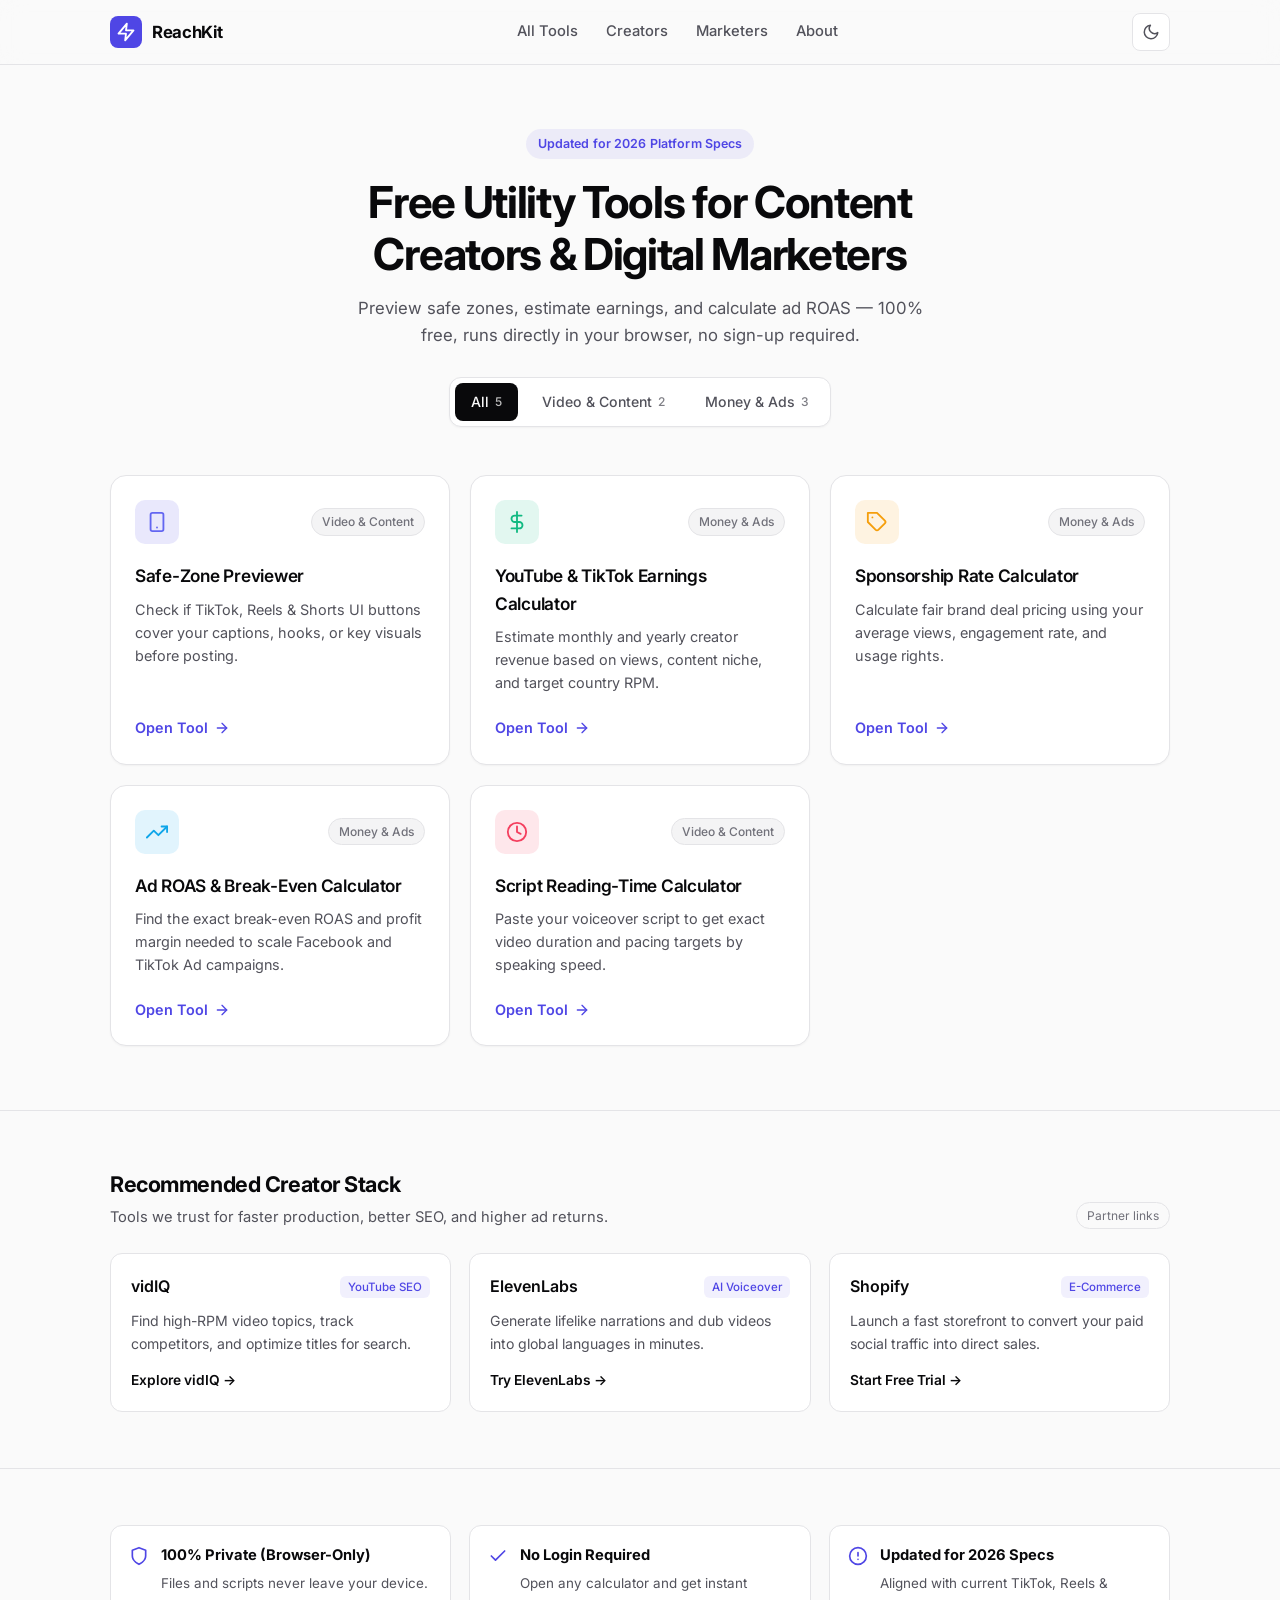
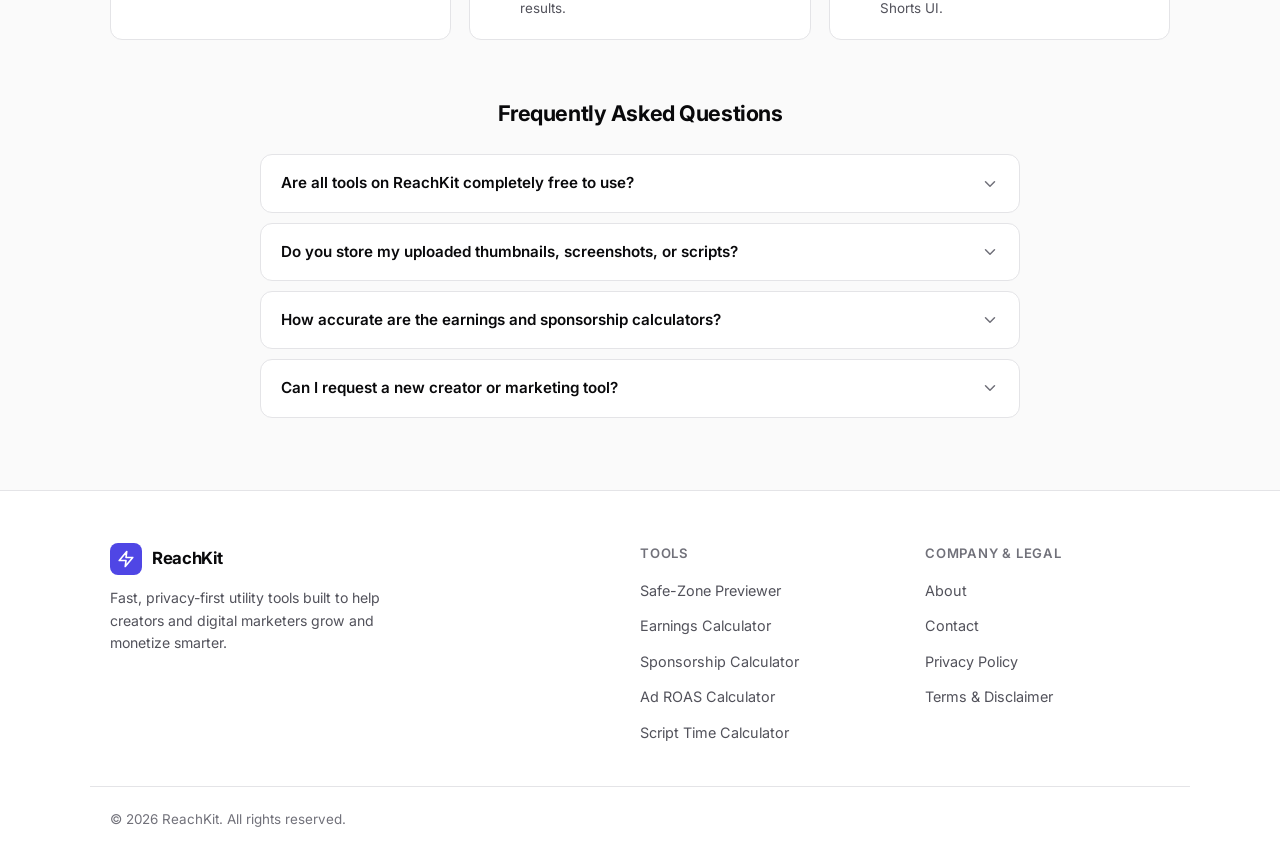
==== index.html @ 717bc02e "Add files via upload" ====
<!DOCTYPE html>
<html lang="en">
<head>
  <meta charset="UTF-8" />
  <meta name="viewport" content="width=device-width, initial-scale=1.0" />
  <title>ReachKit — Free Utility Tools for Content Creators & Digital Marketers</title>
  <link rel="icon" type="image/svg+xml" href="favicon.svg" />
    <meta name="theme-color" content="#4f46e5" />
  <meta
    name="description"
    content="Free browser-based calculators and utility tools for YouTube, TikTok, Reels, and paid ads. Preview safe zones, estimate earnings, and calculate ROAS with no sign-up."
  />

  <!-- Open Graph / Social Sharing -->
  <meta property="og:type" content="website" />
  <meta property="og:title" content="ReachKit — Free Tools to Grow & Monetize" />
  <meta
    property="og:description"
    content="Preview safe zones, estimate creator earnings, and calculate ad ROAS — 100% free, runs in your browser."
  />

  <!-- Fonts (Inter with fast system fallback) -->
  <link rel="preconnect" href="https://fonts.googleapis.com" />
  <link rel="preconnect" href="https://fonts.gstatic.com" crossorigin />
  <link
    href="https://fonts.googleapis.com/css2?family=Inter:wght@400;500;600;700&display=swap"
    rel="stylesheet"
  />

  <!-- Prevent Dark Mode Flash Before Paint -->
  <script>
    (function () {
      const savedTheme = localStorage.getItem("reachkit-theme");
      const prefersDark = window.matchMedia("(prefers-color-scheme: dark)").matches;
      const theme = savedTheme || (prefersDark ? "dark" : "light");
      document.documentElement.setAttribute("data-theme", theme);
    })();
  </script>

  <link rel="stylesheet" href="css/style.css" />
  <script type="application/ld+json">
  {
  "@context": "https://schema.org",
  "@type": "WebSite",
  "name": "ReachKit",
  "url": "https://reachkit.pages.dev/",
  "description": "Free browser-based calculators and utility tools for content creators and digital marketers."
  }
</script>
</head>

<body>
  <!-- Section 1: Sticky Header -->
  <header class="site-header">
    <div class="container header-inner">
      <a href="index.html" class="brand" aria-label="ReachKit Home">
        <span class="brand-icon" aria-hidden="true">
          <svg width="20" height="20" viewBox="0 0 24 24" fill="none" stroke="currentColor" stroke-width="2.2" stroke-linecap="round" stroke-linejoin="round">
            <path d="M13 2L3 14h9l-1 8 10-12h-9l1-8z" />
          </svg>
        </span>
        <span class="brand-name">ReachKit</span>
      </a>

      <nav class="nav-links" id="navLinks" aria-label="Primary Navigation">
        <a href="#tools" class="nav-link" data-nav-filter="all">All Tools</a>
        <a href="#tools" class="nav-link" data-nav-filter="video">Creators</a>
        <a href="#tools" class="nav-link" data-nav-filter="money">Marketers</a>
        <a href="pages/about.html" class="nav-link">About</a>
      </nav>

      <div class="header-actions">
        <button
          type="button"
          class="icon-btn"
          id="themeToggle"
          aria-label="Toggle Light and Dark Mode"
          title="Toggle Theme"
        >
          <!-- Sun Icon (shown in dark mode) -->
          <svg class="icon-sun" width="18" height="18" viewBox="0 0 24 24" fill="none" stroke="currentColor" stroke-width="2" stroke-linecap="round" stroke-linejoin="round">
            <circle cx="12" cy="12" r="5" />
            <line x1="12" y1="1" x2="12" y2="3" />
            <line x1="12" y1="21" x2="12" y2="23" />
            <line x1="4.22" y1="4.22" x2="5.64" y2="5.64" />
            <line x1="18.36" y1="18.36" x2="19.78" y2="19.78" />
            <line x1="1" y1="12" x2="3" y2="12" />
            <line x1="21" y1="12" x2="23" y2="12" />
            <line x1="4.22" y1="19.78" x2="5.64" y2="18.36" />
            <line x1="18.36" y1="5.64" x2="19.78" y2="4.22" />
          </svg>
          <!-- Moon Icon (shown in light mode) -->
          <svg class="icon-moon" width="18" height="18" viewBox="0 0 24 24" fill="none" stroke="currentColor" stroke-width="2" stroke-linecap="round" stroke-linejoin="round">
            <path d="M21 12.79A9 9 0 1 1 11.21 3 7 7 0 0 0 21 12.79z" />
          </svg>
        </button>

        <button
          type="button"
          class="icon-btn mobile-menu-btn"
          id="mobileMenuToggle"
          aria-label="Toggle Navigation Menu"
          aria-expanded="false"
        >
          <svg width="20" height="20" viewBox="0 0 24 24" fill="none" stroke="currentColor" stroke-width="2" stroke-linecap="round" stroke-linejoin="round">
            <line x1="3" y1="6" x2="21" y2="6" />
            <line x1="3" y1="12" x2="21" y2="12" />
            <line x1="3" y1="18" x2="21" y2="18" />
          </svg>
        </button>
      </div>
    </div>
  </header>

  <main>
    <!-- Section 2: Compact Hero -->
    <section class="hero">
      <div class="container hero-inner">
        <span class="hero-badge">Updated for 2026 Platform Specs</span>
        <h1>Free Utility Tools for Content Creators & Digital Marketers</h1>
        <p class="hero-subtitle">
          Preview safe zones, estimate earnings, and calculate ad ROAS — 100% free, runs directly in your browser, no sign-up required.
        </p>

        <!-- Quick Filter Tabs -->
        <div class="filter-tabs" role="tablist" aria-label="Filter Tools by Category">
          <button type="button" class="filter-tab active" data-filter="all" role="tab" aria-selected="true">
            All <span class="tab-count">5</span>
          </button>
          <button type="button" class="filter-tab" data-filter="video" role="tab" aria-selected="false">
            Video & Content <span class="tab-count">2</span>
          </button>
          <button type="button" class="filter-tab" data-filter="money" role="tab" aria-selected="false">
            Money & Ads <span class="tab-count">3</span>
          </button>
        </div>
      </div>
    </section>

    <!-- Section 3: The 5-Tool Grid -->
    <section class="tools-section" id="tools">
      <div class="container">
        <div class="tools-grid" id="toolsGrid">
          <!-- Tool 1 -->
          <article class="tool-card" data-category="video">
            <div class="tool-card-top">
              <div class="tool-icon icon-indigo" aria-hidden="true">
                <svg width="22" height="22" viewBox="0 0 24 24" fill="none" stroke="currentColor" stroke-width="2" stroke-linecap="round" stroke-linejoin="round">
                  <rect x="5" y="2" width="14" height="20" rx="2" ry="2" />
                  <line x1="12" y1="18" x2="12.01" y2="18" />
                </svg>
              </div>
              <span class="category-tag">Video & Content</span>
            </div>
            <h2>Safe-Zone Previewer</h2>
            <p>Check if TikTok, Reels & Shorts UI buttons cover your captions, hooks, or key visuals before posting.</p>
            <a href="tools/safe-zone-previewer.html" class="tool-cta">
              Open Tool
              <svg width="16" height="16" viewBox="0 0 24 24" fill="none" stroke="currentColor" stroke-width="2" stroke-linecap="round" stroke-linejoin="round">
                <line x1="5" y1="12" x2="19" y2="12" />
                <polyline points="12 5 19 12 12 19" />
              </svg>
            </a>
          </article>

          <!-- Tool 2 -->
          <article class="tool-card" data-category="money">
            <div class="tool-card-top">
              <div class="tool-icon icon-emerald" aria-hidden="true">
                <svg width="22" height="22" viewBox="0 0 24 24" fill="none" stroke="currentColor" stroke-width="2" stroke-linecap="round" stroke-linejoin="round">
                  <line x1="12" y1="1" x2="12" y2="23" />
                  <path d="M17 5H9.5a3.5 3.5 0 0 0 0 7h5a3.5 3.5 0 0 1 0 7H6" />
                </svg>
              </div>
              <span class="category-tag">Money & Ads</span>
            </div>
            <h2>YouTube & TikTok Earnings Calculator</h2>
            <p>Estimate monthly and yearly creator revenue based on views, content niche, and target country RPM.</p>
            <a href="tools/earnings-calculator.html" class="tool-cta">
              Open Tool
              <svg width="16" height="16" viewBox="0 0 24 24" fill="none" stroke="currentColor" stroke-width="2" stroke-linecap="round" stroke-linejoin="round">
                <line x1="5" y1="12" x2="19" y2="12" />
                <polyline points="12 5 19 12 12 19" />
              </svg>
            </a>
          </article>

          <!-- Tool 3 -->
          <article class="tool-card" data-category="money">
            <div class="tool-card-top">
              <div class="tool-icon icon-amber" aria-hidden="true">
                <svg width="22" height="22" viewBox="0 0 24 24" fill="none" stroke="currentColor" stroke-width="2" stroke-linecap="round" stroke-linejoin="round">
                  <path d="M20.59 13.41l-7.17 7.17a2 2 0 0 1-2.83 0L2 12V2h10l8.59 8.59a2 2 0 0 1 0 2.82z" />
                  <line x1="7" y1="7" x2="7.01" y2="7" />
                </svg>
              </div>
              <span class="category-tag">Money & Ads</span>
            </div>
            <h2>Sponsorship Rate Calculator</h2>
            <p>Calculate fair brand deal pricing using your average views, engagement rate, and usage rights.</p>
            <a href="tools/sponsorship-calculator.html" class="tool-cta">
              Open Tool
              <svg width="16" height="16" viewBox="0 0 24 24" fill="none" stroke="currentColor" stroke-width="2" stroke-linecap="round" stroke-linejoin="round">
                <line x1="5" y1="12" x2="19" y2="12" />
                <polyline points="12 5 19 12 12 19" />
              </svg>
            </a>
          </article>

          <!-- Tool 4 -->
          <article class="tool-card" data-category="money">
            <div class="tool-card-top">
              <div class="tool-icon icon-sky" aria-hidden="true">
                <svg width="22" height="22" viewBox="0 0 24 24" fill="none" stroke="currentColor" stroke-width="2" stroke-linecap="round" stroke-linejoin="round">
                  <polyline points="23 6 13.5 15.5 8.5 10.5 1 18" />
                  <polyline points="17 6 23 6 23 12" />
                </svg>
              </div>
              <span class="category-tag">Money & Ads</span>
            </div>
            <h2>Ad ROAS & Break-Even Calculator</h2>
            <p>Find the exact break-even ROAS and profit margin needed to scale Facebook and TikTok Ad campaigns.</p>
            <a href="tools/roas-calculator.html" class="tool-cta">
              Open Tool
              <svg width="16" height="16" viewBox="0 0 24 24" fill="none" stroke="currentColor" stroke-width="2" stroke-linecap="round" stroke-linejoin="round">
                <line x1="5" y1="12" x2="19" y2="12" />
                <polyline points="12 5 19 12 12 19" />
              </svg>
            </a>
          </article>

          <!-- Tool 5 -->
          <article class="tool-card" data-category="video">
            <div class="tool-card-top">
              <div class="tool-icon icon-rose" aria-hidden="true">
                <svg width="22" height="22" viewBox="0 0 24 24" fill="none" stroke="currentColor" stroke-width="2" stroke-linecap="round" stroke-linejoin="round">
                  <circle cx="12" cy="12" r="10" />
                  <polyline points="12 6 12 12 16 14" />
                </svg>
              </div>
              <span class="category-tag">Video & Content</span>
            </div>
            <h2>Script Reading-Time Calculator</h2>
            <p>Paste your voiceover script to get exact video duration and pacing targets by speaking speed.</p>
            <a href="tools/script-time-calculator.html" class="tool-cta">
              Open Tool
              <svg width="16" height="16" viewBox="0 0 24 24" fill="none" stroke="currentColor" stroke-width="2" stroke-linecap="round" stroke-linejoin="round">
                <line x1="5" y1="12" x2="19" y2="12" />
                <polyline points="12 5 19 12 12 19" />
              </svg>
            </a>
          </article>
        </div>
      </div>
    </section>

    <!-- Section 4: Native Monetization Strip (Recommended Creator Stack) -->
    <section class="stack-section">
      <div class="container">
        <div class="section-header">
          <div>
            <h2>Recommended Creator Stack</h2>
            <p>Tools we trust for faster production, better SEO, and higher ad returns.</p>
          </div>
          <span class="disclosure-note">Partner links</span>
        </div>

        <div class="stack-grid">
          <!-- Replace href="#" with your actual Affiliate URLs later -->
          <a href="#" class="stack-card" target="_blank" rel="noopener sponsored">
            <div class="stack-meta">
              <span class="stack-name">vidIQ</span>
              <span class="stack-pill">YouTube SEO</span>
            </div>
            <p>Find high-RPM video topics, track competitors, and optimize titles for search.</p>
            <span class="stack-link">Explore vidIQ →</span>
          </a>

          <a href="#" class="stack-card" target="_blank" rel="noopener sponsored">
            <div class="stack-meta">
              <span class="stack-name">ElevenLabs</span>
              <span class="stack-pill">AI Voiceover</span>
            </div>
            <p>Generate lifelike narrations and dub videos into global languages in minutes.</p>
            <span class="stack-link">Try ElevenLabs →</span>
          </a>

          <a href="#" class="stack-card" target="_blank" rel="noopener sponsored">
            <div class="stack-meta">
              <span class="stack-name">Shopify</span>
              <span class="stack-pill">E-Commerce</span>
            </div>
            <p>Launch a fast storefront to convert your paid social traffic into direct sales.</p>
            <span class="stack-link">Start Free Trial →</span>
          </a>
        </div>

        <!-- Reserved Native Ad Slot (Uncomment & paste Adsterra/Monetag code when ready)
        <div class="ad-slot" aria-label="Sponsored Advertisement">
          <span>Ad Slot Reserved (728x90 / Native Banner)</span>
        </div>
        -->
      </div>
    </section>

    <!-- Section 5: Trust Strip & SEO Mini-FAQ -->
    <section class="trust-faq-section">
      <div class="container">
        <!-- Trust Highlights -->
        <div class="trust-strip">
          <div class="trust-item">
            <svg width="20" height="20" viewBox="0 0 24 24" fill="none" stroke="currentColor" stroke-width="2" stroke-linecap="round" stroke-linejoin="round">
              <path d="M12 22s8-4 8-10V5l-8-3-8 3v7c0 6 8 10 8 10z" />
            </svg>
            <div>
              <strong>100% Private (Browser-Only)</strong>
              <span>Files and scripts never leave your device.</span>
            </div>
          </div>

          <div class="trust-item">
            <svg width="20" height="20" viewBox="0 0 24 24" fill="none" stroke="currentColor" stroke-width="2" stroke-linecap="round" stroke-linejoin="round">
              <polyline points="20 6 9 17 4 12" />
            </svg>
            <div>
              <strong>No Login Required</strong>
              <span>Open any calculator and get instant results.</span>
            </div>
          </div>

          <div class="trust-item">
            <svg width="20" height="20" viewBox="0 0 24 24" fill="none" stroke="currentColor" stroke-width="2" stroke-linecap="round" stroke-linejoin="round">
              <circle cx="12" cy="12" r="10" />
              <line x1="12" y1="8" x2="12" y2="12" />
              <line x1="12" y1="16" x2="12.01" y2="16" />
            </svg>
            <div>
              <strong>Updated for 2026 Specs</strong>
              <span>Aligned with current TikTok, Reels & Shorts UI.</span>
            </div>
          </div>
        </div>

        <!-- Mini FAQ -->
        <div class="faq-wrapper">
          <h2>Frequently Asked Questions</h2>

          <div class="faq-list">
            <div class="faq-item">
              <button type="button" class="faq-question" aria-expanded="false">
                <span>Are all tools on ReachKit completely free to use?</span>
                <svg class="faq-chevron" width="18" height="18" viewBox="0 0 24 24" fill="none" stroke="currentColor" stroke-width="2" stroke-linecap="round" stroke-linejoin="round">
                  <polyline points="6 9 12 15 18 9" />
                </svg>
              </button>
              <div class="faq-answer" hidden>
                <p>Yes. Every calculator and preview tool on ReachKit is 100% free with no account registration, paywalls, or usage caps.</p>
              </div>
            </div>

            <div class="faq-item">
              <button type="button" class="faq-question" aria-expanded="false">
                <span>Do you store my uploaded thumbnails, screenshots, or scripts?</span>
                <svg class="faq-chevron" width="18" height="18" viewBox="0 0 24 24" fill="none" stroke="currentColor" stroke-width="2" stroke-linecap="round" stroke-linejoin="round">
                  <polyline points="6 9 12 15 18 9" />
                </svg>
              </button>
              <div class="faq-answer" hidden>
                <p>No. All ReachKit tools run locally inside your web browser using JavaScript. Your images, scripts, and revenue numbers are never uploaded to any external server.</p>
              </div>
            </div>

            <div class="faq-item">
              <button type="button" class="faq-question" aria-expanded="false">
                <span>How accurate are the earnings and sponsorship calculators?</span>
                <svg class="faq-chevron" width="18" height="18" viewBox="0 0 24 24" fill="none" stroke="currentColor" stroke-width="2" stroke-linecap="round" stroke-linejoin="round">
                  <polyline points="6 9 12 15 18 9" />
                </svg>
              </button>
              <div class="faq-answer" hidden>
                <p>Our calculators use current industry RPM benchmarks across niches and regions to provide realistic ranges. Actual payouts can vary depending on audience geography, seasonality, and watch time.</p>
              </div>
            </div>

            <div class="faq-item">
              <button type="button" class="faq-question" aria-expanded="false">
                <span>Can I request a new creator or marketing tool?</span>
                <svg class="faq-chevron" width="18" height="18" viewBox="0 0 24 24" fill="none" stroke="currentColor" stroke-width="2" stroke-linecap="round" stroke-linejoin="round">
                  <polyline points="6 9 12 15 18 9" />
                </svg>
              </button>
              <div class="faq-answer" hidden>
                <p>Absolutely. Visit our Contact page to suggest calculators, templates, or format previewers you would like to see added next.</p>
              </div>
            </div>
          </div>
        </div>
      </div>
    </section>
  </main>

  <!-- Section 6: Clean Footer -->
  <footer class="site-footer">
    <div class="container footer-grid">
      <div class="footer-brand">
        <a href="index.html" class="brand">
          <span class="brand-icon" aria-hidden="true">
            <svg width="18" height="18" viewBox="0 0 24 24" fill="none" stroke="currentColor" stroke-width="2.2" stroke-linecap="round" stroke-linejoin="round">
              <path d="M13 2L3 14h9l-1 8 10-12h-9l1-8z" />
            </svg>
          </span>
          <span class="brand-name">ReachKit</span>
        </a>
        <p>Fast, privacy-first utility tools built to help creators and digital marketers grow and monetize smarter.</p>
      </div>

      <div class="footer-col">
        <h3>Tools</h3>
        <ul>
          <li><a href="tools/safe-zone-previewer.html">Safe-Zone Previewer</a></li>
          <li><a href="tools/earnings-calculator.html">Earnings Calculator</a></li>
          <li><a href="tools/sponsorship-calculator.html">Sponsorship Calculator</a></li>
          <li><a href="tools/roas-calculator.html">Ad ROAS Calculator</a></li>
          <li><a href="tools/script-time-calculator.html">Script Time Calculator</a></li>
        </ul>
      </div>

      <div class="footer-col">
        <h3>Company & Legal</h3>
        <ul>
          <li><a href="pages/about.html">About</a></li>
          <li><a href="pages/contact.html">Contact</a></li>
          <li><a href="pages/privacy-policy.html">Privacy Policy</a></li>
          <li><a href="pages/terms.html">Terms & Disclaimer</a></li>
        </ul>
      </div>
    </div>

    <div class="container footer-bottom">
      <p>© <span id="currentYear">2026</span> ReachKit. All rights reserved.</p>
    </div>
  </footer>

  <script src="js/main.js"></script>
</body>
</html>
---- css/style.css ----
/* =========================================
   ReachKit — Minimalist Design System
   ========================================= */

:root {
  --bg: #fafafa;
  --surface: #ffffff;
  --surface-hover: #f4f4f5;
  --border: #e4e4e7;
  --border-strong: #d4d4d8;
  --text-primary: #09090b;
  --text-secondary: #52525b;
  --text-muted: #71717a;
  --accent: #4f46e5;
  --accent-hover: #4338ca;
  --accent-soft: rgba(79, 70, 229, 0.08);
  --header-bg: rgba(250, 250, 250, 0.85);
  --shadow-sm: 0 1px 2px rgba(0, 0, 0, 0.04);
  --shadow-md: 0 8px 24px rgba(0, 0, 0, 0.06);
  --radius-sm: 8px;
  --radius-md: 12px;
  --radius-lg: 16px;
  --container-max: 1100px;
}

[data-theme="dark"] {
  --bg: #09090b;
  --surface: #131316;
  --surface-hover: #1c1c21;
  --border: #27272a;
  --border-strong: #3f3f46;
  --text-primary: #fafafa;
  --text-secondary: #a1a1aa;
  --text-muted: #71717a;
  --accent: #6366f1;
  --accent-hover: #818cf8;
  --accent-soft: rgba(99, 102, 241, 0.14);
  --header-bg: rgba(9, 9, 11, 0.85);
  --shadow-sm: 0 1px 2px rgba(0, 0, 0, 0.3);
  --shadow-md: 0 10px 28px rgba(0, 0, 0, 0.45);
}

/* Base Reset */
*,
*::before,
*::after {
  box-sizing: border-box;
  margin: 0;
  padding: 0;
}

html {
  scroll-behavior: smooth;
}

body {
  font-family: "Inter", -apple-system, BlinkMacSystemFont, "Segoe UI", Roboto, sans-serif;
  background-color: var(--bg);
  color: var(--text-primary);
  line-height: 1.6;
  -webkit-font-smoothing: antialiased;
  transition: background-color 0.2s ease, color 0.2s ease;
}

a {
  color: inherit;
  text-decoration: none;
}

button {
  font: inherit;
  cursor: pointer;
  background: none;
  border: none;
  color: inherit;
}

.container {
  width: 100%;
  max-width: var(--container-max);
  margin: 0 auto;
  padding: 0 20px;
}

/* =========================================
   1. Sticky Header
   ========================================= */
.site-header {
  position: sticky;
  top: 0;
  z-index: 50;
  background-color: var(--header-bg);
  backdrop-filter: blur(12px);
  -webkit-backdrop-filter: blur(12px);
  border-bottom: 1px solid var(--border);
}

.header-inner {
  height: 64px;
  display: flex;
  align-items: center;
  justify-content: space-between;
  gap: 16px;
}

.brand {
  display: inline-flex;
  align-items: center;
  gap: 10px;
  font-weight: 700;
  font-size: 1.05rem;
  letter-spacing: -0.02em;
}

.brand-icon {
  width: 32px;
  height: 32px;
  border-radius: var(--radius-sm);
  background: var(--accent);
  color: #ffffff;
  display: inline-flex;
  align-items: center;
  justify-content: center;
}

.nav-links {
  display: flex;
  align-items: center;
  gap: 28px;
}

.nav-link {
  font-size: 0.92rem;
  font-weight: 500;
  color: var(--text-secondary);
  transition: color 0.15s ease;
}

.nav-link:hover {
  color: var(--text-primary);
}

.header-actions {
  display: flex;
  align-items: center;
  gap: 8px;
}

.icon-btn {
  width: 38px;
  height: 38px;
  border-radius: var(--radius-sm);
  border: 1px solid var(--border);
  background: var(--surface);
  color: var(--text-secondary);
  display: inline-flex;
  align-items: center;
  justify-content: center;
  transition: border-color 0.15s ease, color 0.15s ease, background-color 0.15s ease;
}

.icon-btn:hover {
  border-color: var(--border-strong);
  color: var(--text-primary);
  background: var(--surface-hover);
}

/* Theme Icon Visibility */
.icon-sun {
  display: none;
}
.icon-moon {
  display: block;
}

[data-theme="dark"] .icon-sun {
  display: block;
}
[data-theme="dark"] .icon-moon {
  display: none;
}

.mobile-menu-btn {
  display: none;
}

/* =========================================
   2. Hero & Filter Tabs
   ========================================= */
.hero {
  padding: 64px 0 36px;
  text-align: center;
}

.hero-inner {
  max-width: 720px;
}

.hero-badge {
  display: inline-block;
  font-size: 0.78rem;
  font-weight: 600;
  color: var(--accent);
  background: var(--accent-soft);
  padding: 5px 12px;
  border-radius: 999px;
  margin-bottom: 18px;
  letter-spacing: 0.01em;
}

.hero h1 {
  font-size: clamp(1.9rem, 4vw, 2.75rem);
  font-weight: 700;
  line-height: 1.18;
  letter-spacing: -0.03em;
  margin-bottom: 14px;
}

.hero-subtitle {
  font-size: 1.05rem;
  color: var(--text-secondary);
  max-width: 580px;
  margin: 0 auto 28px;
}

.filter-tabs {
  display: inline-flex;
  flex-wrap: wrap;
  justify-content: center;
  gap: 8px;
  background: var(--surface);
  border: 1px solid var(--border);
  padding: 5px;
  border-radius: 12px;
  box-shadow: var(--shadow-sm);
}

.filter-tab {
  padding: 8px 16px;
  border-radius: 8px;
  font-size: 0.88rem;
  font-weight: 500;
  color: var(--text-secondary);
  display: inline-flex;
  align-items: center;
  gap: 6px;
  transition: all 0.15s ease;
}

.filter-tab:hover {
  color: var(--text-primary);
}

.filter-tab.active {
  background: var(--text-primary);
  color: var(--bg);
}

.tab-count {
  font-size: 0.75rem;
  opacity: 0.75;
}

/* =========================================
   3. Tools Grid
   ========================================= */
.tools-section {
  padding: 12px 0 64px;
}

.tools-grid {
  display: grid;
  grid-template-columns: repeat(3, 1fr);
  gap: 20px;
}

.tool-card {
  background: var(--surface);
  border: 1px solid var(--border);
  border-radius: var(--radius-lg);
  padding: 24px;
  display: flex;
  flex-direction: column;
  box-shadow: var(--shadow-sm);
  transition: transform 0.2s ease, border-color 0.2s ease, box-shadow 0.2s ease;
}

.tool-card:hover {
  transform: translateY(-3px);
  border-color: var(--border-strong);
  box-shadow: var(--shadow-md);
}

.tool-card.is-hidden {
  display: none;
}

.tool-card.fade-in {
  animation: fadeUp 0.25s ease forwards;
}

@keyframes fadeUp {
  from {
    opacity: 0;
    transform: translateY(6px);
  }
  to {
    opacity: 1;
    transform: translateY(0);
  }
}

.tool-card-top {
  display: flex;
  align-items: center;
  justify-content: space-between;
  margin-bottom: 18px;
}

.tool-icon {
  width: 44px;
  height: 44px;
  border-radius: 10px;
  display: inline-flex;
  align-items: center;
  justify-content: center;
}

.icon-indigo {
  background: rgba(79, 70, 229, 0.12);
  color: #6366f1;
}
.icon-emerald {
  background: rgba(16, 185, 129, 0.12);
  color: #10b981;
}
.icon-amber {
  background: rgba(245, 158, 11, 0.12);
  color: #f59e0b;
}
.icon-sky {
  background: rgba(14, 165, 233, 0.12);
  color: #0ea5e9;
}
.icon-rose {
  background: rgba(244, 63, 94, 0.12);
  color: #f43f5e;
}

.category-tag {
  font-size: 0.75rem;
  font-weight: 500;
  color: var(--text-muted);
  background: var(--surface-hover);
  border: 1px solid var(--border);
  padding: 3px 10px;
  border-radius: 999px;
}

.tool-card h2 {
  font-size: 1.08rem;
  font-weight: 600;
  letter-spacing: -0.015em;
  margin-bottom: 8px;
}

.tool-card p {
  font-size: 0.9rem;
  color: var(--text-secondary);
  margin-bottom: 22px;
  flex-grow: 1;
}

.tool-cta {
  display: inline-flex;
  align-items: center;
  gap: 6px;
  font-size: 0.9rem;
  font-weight: 600;
  color: var(--accent);
  width: fit-content;
  transition: gap 0.15s ease, color 0.15s ease;
}

.tool-cta:hover {
  color: var(--accent-hover);
  gap: 10px;
}

/* =========================================
   4. Recommended Creator Stack (Native Monetization)
   ========================================= */
.stack-section {
  padding: 56px 0;
  border-top: 1px solid var(--border);
}

.section-header {
  display: flex;
  align-items: flex-end;
  justify-content: space-between;
  gap: 16px;
  margin-bottom: 24px;
}

.section-header h2 {
  font-size: 1.35rem;
  font-weight: 700;
  letter-spacing: -0.02em;
  margin-bottom: 4px;
}

.section-header p {
  font-size: 0.92rem;
  color: var(--text-secondary);
}

.disclosure-note {
  font-size: 0.75rem;
  color: var(--text-muted);
  border: 1px solid var(--border);
  padding: 3px 10px;
  border-radius: 999px;
  white-space: nowrap;
}

.stack-grid {
  display: grid;
  grid-template-columns: repeat(3, 1fr);
  gap: 18px;
}

.stack-card {
  background: var(--surface);
  border: 1px solid var(--border);
  border-radius: var(--radius-md);
  padding: 20px;
  display: flex;
  flex-direction: column;
  transition: border-color 0.15s ease, transform 0.15s ease;
}

.stack-card:hover {
  border-color: var(--border-strong);
  transform: translateY(-2px);
}

.stack-meta {
  display: flex;
  align-items: center;
  justify-content: space-between;
  margin-bottom: 10px;
}

.stack-name {
  font-weight: 600;
  font-size: 1rem;
}

.stack-pill {
  font-size: 0.72rem;
  font-weight: 500;
  color: var(--accent);
  background: var(--accent-soft);
  padding: 2px 8px;
  border-radius: 6px;
}

.stack-card p {
  font-size: 0.88rem;
  color: var(--text-secondary);
  margin-bottom: 14px;
  flex-grow: 1;
}

.stack-link {
  font-size: 0.86rem;
  font-weight: 600;
  color: var(--text-primary);
}

.ad-slot {
  margin-top: 28px;
  min-height: 90px;
  border: 1px dashed var(--border-strong);
  border-radius: var(--radius-md);
  display: flex;
  align-items: center;
  justify-content: center;
  color: var(--text-muted);
  font-size: 0.82rem;
}

/* =========================================
   5. Trust Strip & Mini-FAQ
   ========================================= */
.trust-faq-section {
  padding: 56px 0 72px;
  border-top: 1px solid var(--border);
}

.trust-strip {
  display: grid;
  grid-template-columns: repeat(3, 1fr);
  gap: 18px;
  margin-bottom: 56px;
}

.trust-item {
  display: flex;
  align-items: flex-start;
  gap: 12px;
  padding: 18px;
  background: var(--surface);
  border: 1px solid var(--border);
  border-radius: var(--radius-md);
}

.trust-item svg {
  color: var(--accent);
  flex-shrink: 0;
  margin-top: 2px;
}

.trust-item strong {
  display: block;
  font-size: 0.92rem;
  margin-bottom: 2px;
}

.trust-item span {
  font-size: 0.84rem;
  color: var(--text-secondary);
}

.faq-wrapper {
  max-width: 760px;
  margin: 0 auto;
}

.faq-wrapper h2 {
  font-size: 1.35rem;
  font-weight: 700;
  letter-spacing: -0.02em;
  text-align: center;
  margin-bottom: 24px;
}

.faq-list {
  display: flex;
  flex-direction: column;
  gap: 10px;
}

.faq-item {
  background: var(--surface);
  border: 1px solid var(--border);
  border-radius: var(--radius-md);
  overflow: hidden;
}

.faq-question {
  width: 100%;
  padding: 16px 20px;
  display: flex;
  align-items: center;
  justify-content: space-between;
  gap: 16px;
  text-align: left;
  font-size: 0.95rem;
  font-weight: 600;
}

.faq-chevron {
  flex-shrink: 0;
  color: var(--text-muted);
  transition: transform 0.2s ease;
}

.faq-question[aria-expanded="true"] .faq-chevron {
  transform: rotate(180deg);
}

.faq-answer {
  padding: 0 20px 18px;
  font-size: 0.9rem;
  color: var(--text-secondary);
}

/* =========================================
   6. Footer
   ========================================= */
.site-footer {
  border-top: 1px solid var(--border);
  background: var(--surface);
  padding: 52px 0 28px;
}

.footer-grid {
  display: grid;
  grid-template-columns: 2fr 1fr 1fr;
  gap: 40px;
  margin-bottom: 40px;
}

.footer-brand p {
  margin-top: 12px;
  font-size: 0.88rem;
  color: var(--text-secondary);
  max-width: 320px;
}

.footer-col h3 {
  font-size: 0.82rem;
  font-weight: 600;
  text-transform: uppercase;
  letter-spacing: 0.06em;
  color: var(--text-muted);
  margin-bottom: 14px;
}

.footer-col ul {
  list-style: none;
  display: flex;
  flex-direction: column;
  gap: 10px;
}

.footer-col a {
  font-size: 0.9rem;
  color: var(--text-secondary);
  transition: color 0.15s ease;
}

.footer-col a:hover {
  color: var(--text-primary);
}

.footer-bottom {
  border-top: 1px solid var(--border);
  padding-top: 22px;
  font-size: 0.84rem;
  color: var(--text-muted);
}

/* =========================================
   Responsive Breakpoints
   ========================================= */
@media (max-width: 960px) {
  .tools-grid,
  .stack-grid,
  .trust-strip {
    grid-template-columns: repeat(2, 1fr);
  }
}

@media (max-width: 680px) {
  .mobile-menu-btn {
    display: inline-flex;
  }

  .nav-links {
    display: none;
    position: absolute;
    top: 64px;
    left: 0;
    right: 0;
    background: var(--surface);
    border-bottom: 1px solid var(--border);
    flex-direction: column;
    align-items: flex-start;
    padding: 16px 20px;
    gap: 14px;
    box-shadow: var(--shadow-md);
  }

  .nav-links.is-open {
    display: flex;
  }

  .hero {
    padding: 44px 0 28px;
  }

  .tools-grid,
  .stack-grid,
  .trust-strip,
  .footer-grid {
    grid-template-columns: 1fr;
  }

  .section-header {
    flex-direction: column;
    align-items: flex-start;
  }
}
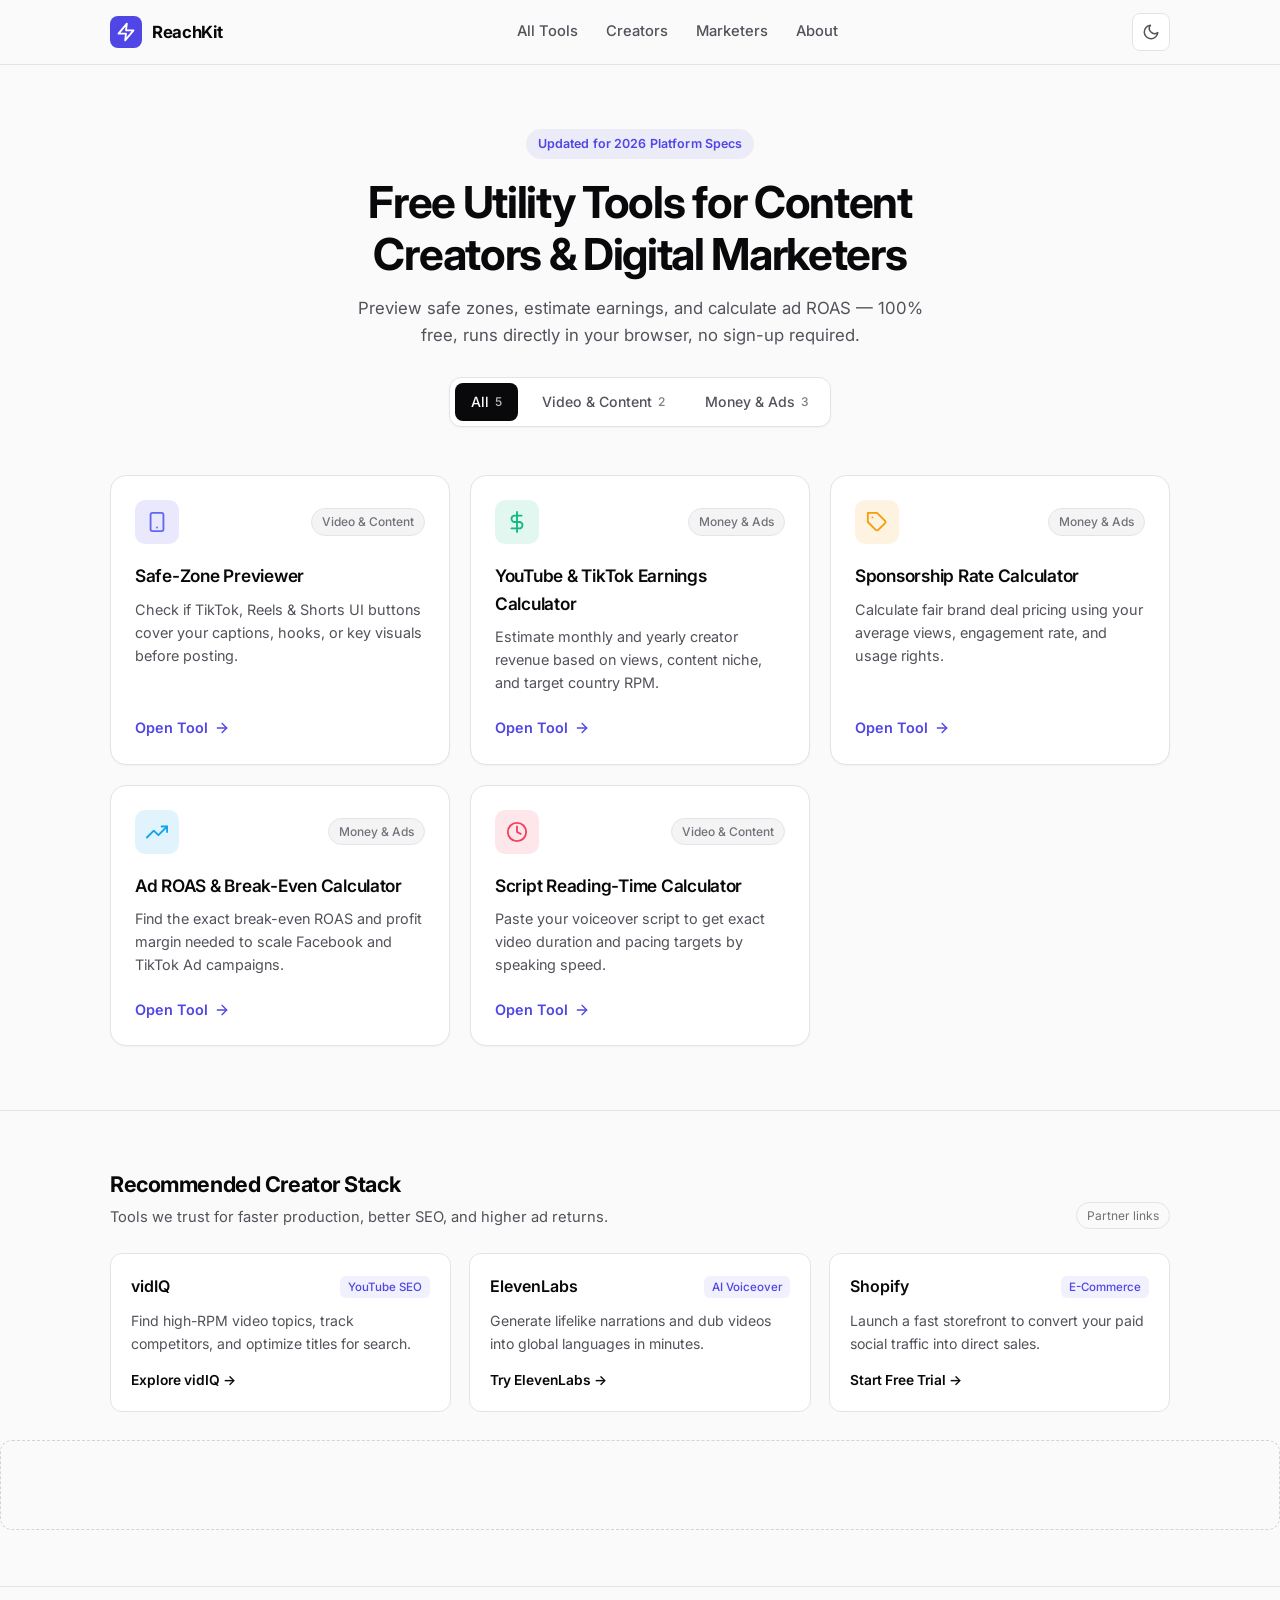
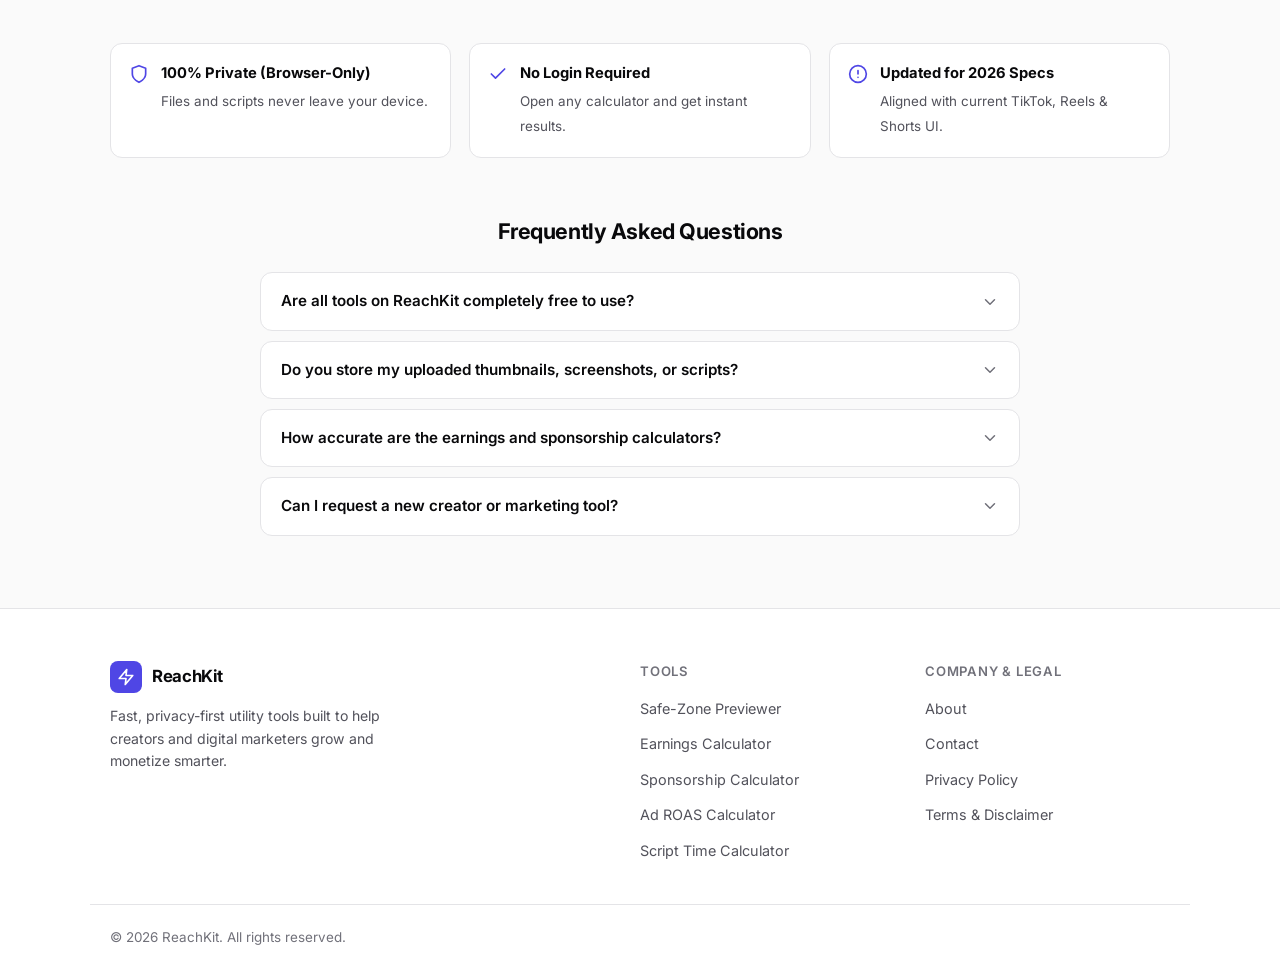
==== commit 3747b0aa: "Update index.html" ====
--- a/index.html
+++ b/index.html
@@ -301,6 +301,12 @@
         </div>
         -->
       </div>
+      <!-- index.html ထဲက Section 4 အောက်ဆုံးနား -->
+  <div class="ad-slot" aria-label="Sponsored Advertisement">
+  <!-- Adsterra ကရတဲ့ Native Banner Code ကို ဒီနေရာမှာ Paste ချပါ -->
+  <script async="async" data-cfasync="false" src="//plXXXXXXX.profitablegatecpm.com/XXXXXX/invoke.js"></script>
+  <div id="container-XXXXXXXXXXXXXXXXXXXX"></div>
+</div>
     </section>
 
     <!-- Section 5: Trust Strip & SEO Mini-FAQ -->
@@ -443,4 +449,4 @@
 
   <script src="js/main.js"></script>
 </body>
-</html>+</html>
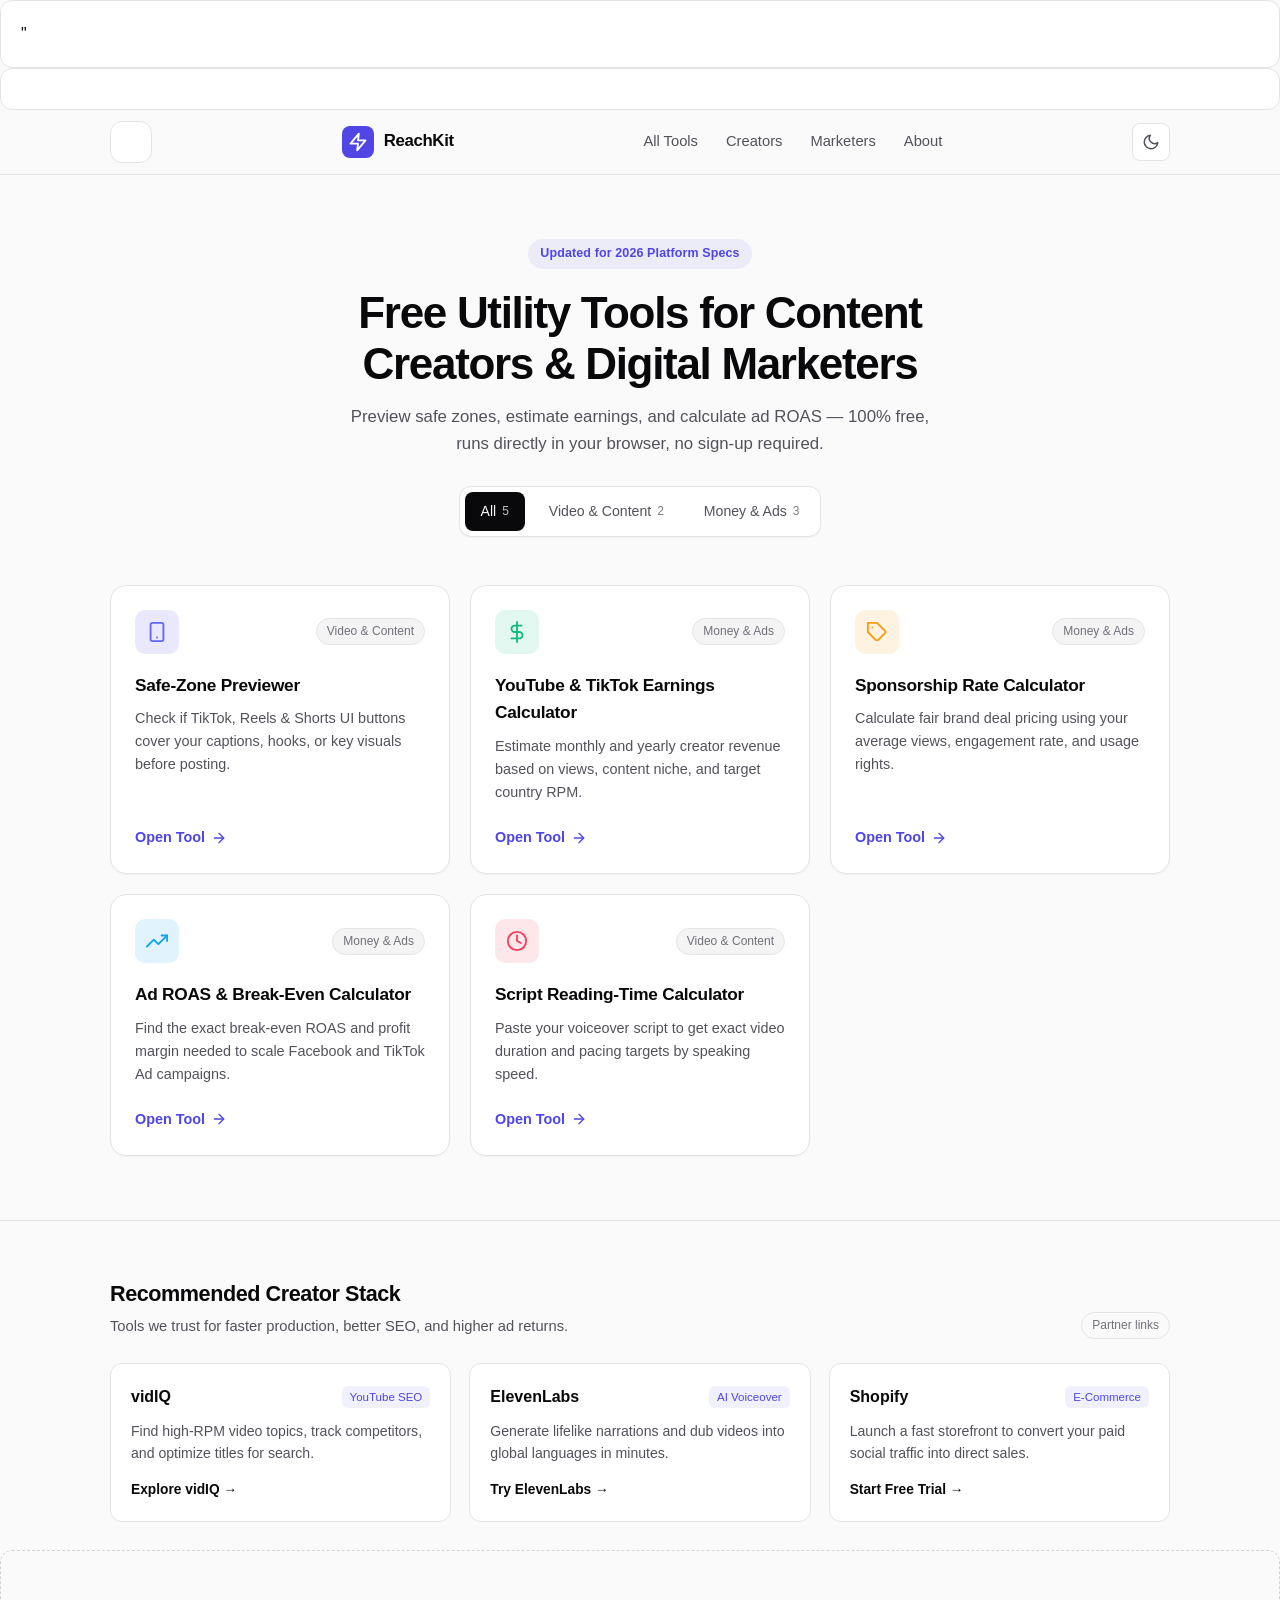
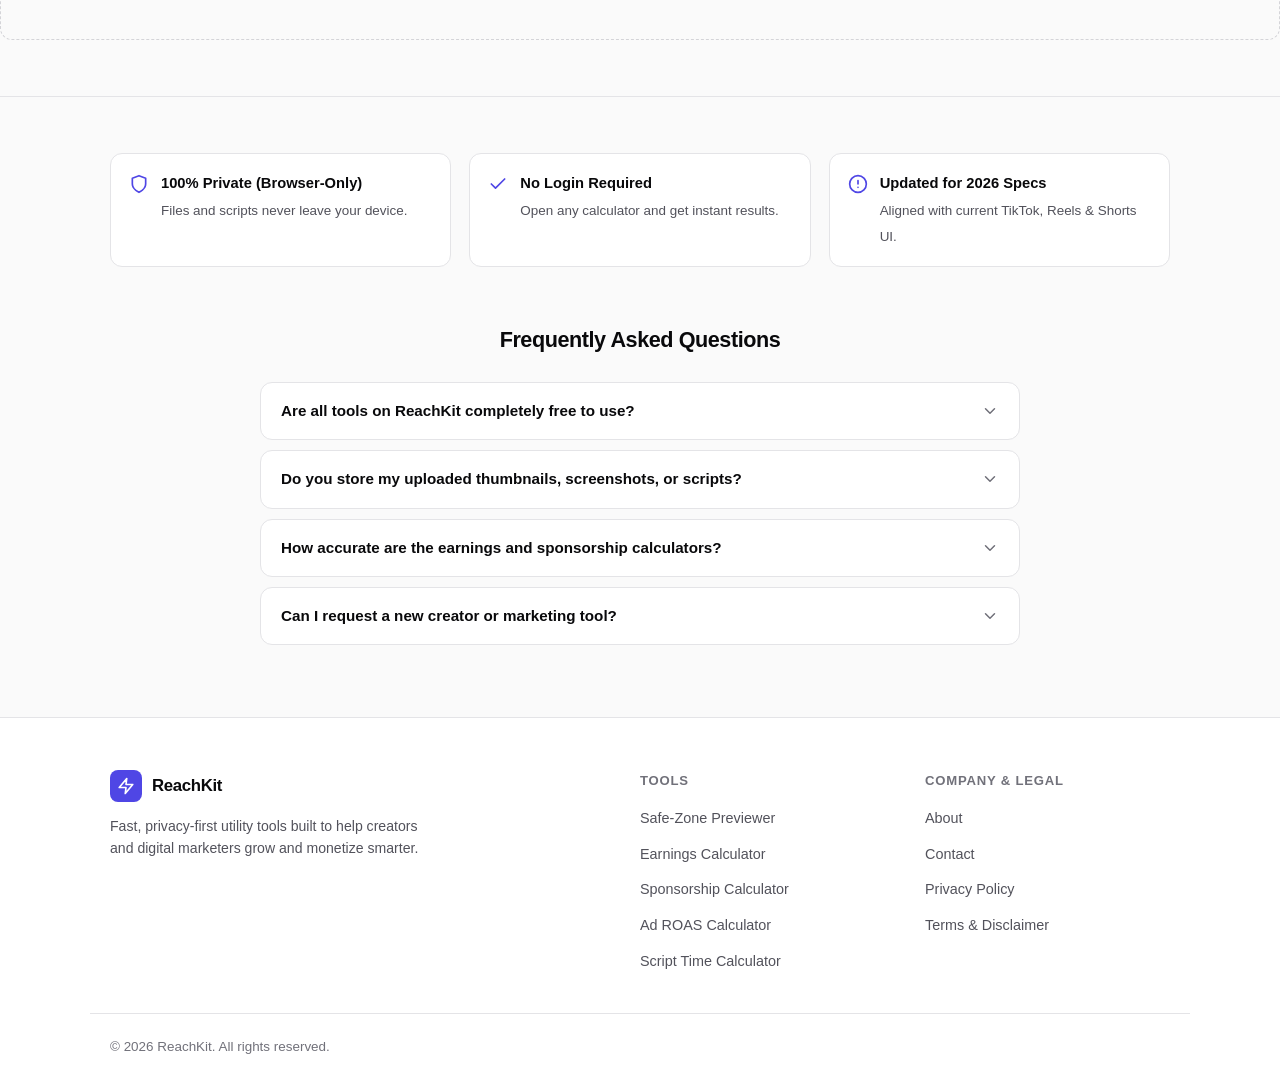
==== commit c2a3b7c2: "Update index.html" ====
--- a/index.html
+++ b/index.html
@@ -22,10 +22,9 @@
   <!-- Fonts (Inter with fast system fallback) -->
   <link rel="preconnect" href="https://fonts.googleapis.com" />
   <link rel="preconnect" href="https://fonts.gstatic.com" crossorigin />
-  <link
-    href="https://fonts.googleapis.com/css2?family=Inter:wght@400;500;600;700&display=swap"
-    rel="stylesheet"
-  />
+
+    <a href="https://try.elevenlabs.io/8sjx9o0t3z61" class="stack-card" target="_blank" rel="noopener sponsored">"
+ 
 
   <!-- Prevent Dark Mode Flash Before Paint -->
   <script>
